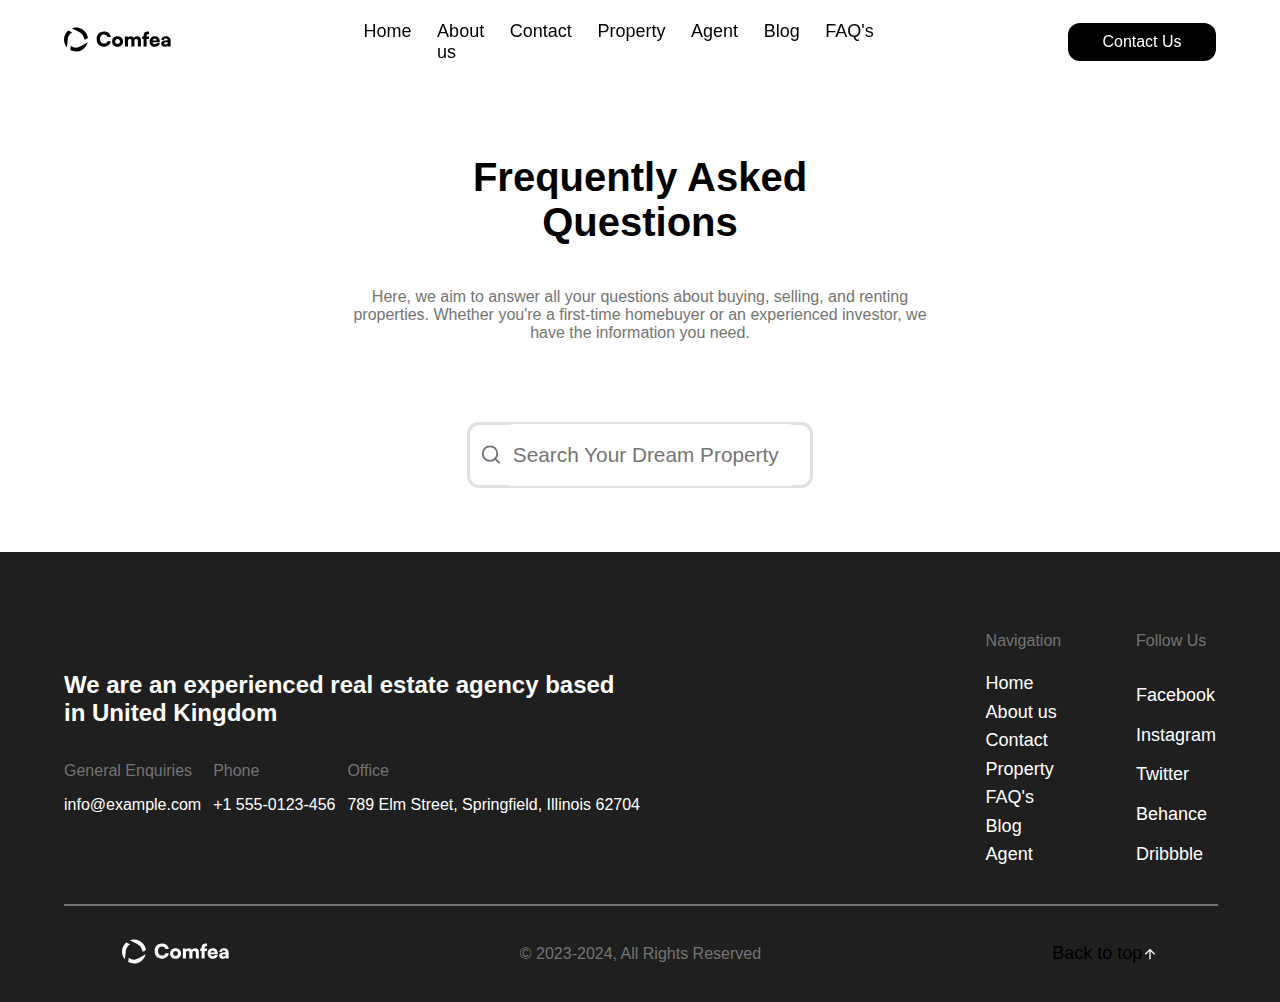
==== FAQ.html @ 56562f0a "first commit" ====
<!DOCTYPE html>
<html lang="en">
<head>
    <meta charset="UTF-8">
    <meta http-equiv="X-UA-Compatible" content="IE=edge">
    <meta name="viewport" content="width=device-width, initial-scale=1.0">
    <title>My Website</title>
    <link rel="stylesheet" href="FAQ_style.css">
</head>
<body>
    <nav class="navbar">
        <a class="logo" href="index.html">
            <svg width="107" height="25" viewBox="0 0 107 25" fill="none" xmlns="http://www.w3.org/2000/svg">
            <path fill-rule="evenodd" clip-rule="evenodd" d="M23.9022 10.9546C23.7074 9.45798 23.2273 7.97282 22.4368 6.57931V6.58035C19.504 1.40833 13.3061 -0.750677 7.89972 1.22294L15.614 5.15872C16.869 5.77424 17.9782 6.71679 18.7999 7.94783L20.6755 12.5704C20.6755 12.5704 19.3186 13.5542 23.9022 10.9546ZM3.94063 11.0932V11.0973C3.88023 11.441 3.84168 11.7899 3.82606 12.1399L2.93139 20.3582C2.4221 19.7698 1.96282 19.122 1.56393 18.419C-1.31162 13.349 -0.0930824 7.07406 4.16348 3.41115L7.99409 5.36602L7.96282 5.38372C5.7507 6.63872 4.34679 8.7696 3.93957 11.0942L3.94063 11.0932ZM16.2845 19.4679L23.6717 15.278C22.927 18.4045 20.9357 21.2249 17.9196 22.936C14.1942 25.0492 9.81786 24.9513 6.30597 23.0621L6.77047 18.794C9.31169 20.9051 12.9923 21.3426 16.0365 19.6168C16.1199 19.5689 16.2022 19.52 16.2834 19.47L16.2845 19.4679Z" fill="#000000"/>
            <path d="M39.8423 19.74C35.4023 19.74 32.6223 16.8 32.6223 12.12C32.6223 7.5 35.5623 4.46 39.9823 4.46C43.6823 4.46 46.3423 6.58 46.8023 9.9H43.3823C42.9423 8.42 41.6823 7.58 39.9023 7.58C37.5023 7.58 36.0423 9.28 36.0423 12.1C36.0423 14.88 37.5223 16.62 39.9023 16.62C41.7223 16.62 43.0623 15.72 43.4623 14.26H46.8223C46.3023 17.56 43.5423 19.74 39.8423 19.74ZM48.0692 14.48C48.0692 11.32 50.3892 9.2 53.5892 9.2C56.7692 9.2 59.0892 11.32 59.0892 14.48C59.0892 17.64 56.7692 19.74 53.5892 19.74C50.3892 19.74 48.0692 17.64 48.0692 14.48ZM51.1692 14.46C51.1692 15.98 52.1492 16.98 53.5892 16.98C55.0092 16.98 55.9892 15.98 55.9892 14.46C55.9892 12.96 55.0092 11.96 53.5892 11.96C52.1492 11.96 51.1692 12.96 51.1692 14.46ZM63.9548 19.5H60.8748V9.5H63.7548L63.9548 10.54C64.4548 9.84 65.4348 9.18 66.8748 9.18C68.3748 9.18 69.3348 9.88 69.9148 10.94C70.4348 9.88 71.6148 9.18 73.0548 9.18C75.6348 9.18 76.9148 10.68 76.9148 12.96V19.5H73.8348V13.82C73.8348 12.56 73.1748 11.96 72.1948 11.96C71.3148 11.96 70.4348 12.44 70.4348 14.14V19.5H67.3548V13.82C67.3548 12.58 66.7148 11.98 65.7348 11.98C64.8548 11.98 63.9548 12.46 63.9548 14.14V19.5ZM78.177 9.5H79.557V8.7C79.557 5.72 81.117 4.42 83.657 4.42C84.077 4.42 84.557 4.46 85.037 4.54V7.18H84.177C82.917 7.18 82.637 7.84 82.637 8.7V9.5H85.037V12.06H82.637V19.5H79.557V12.06H78.177V9.5ZM90.7688 19.76C87.7488 19.76 85.5888 17.56 85.5888 14.48C85.5888 11.36 87.6888 9.18 90.7088 9.18C93.8488 9.18 95.8088 11.24 95.8088 14.5V15.28L88.5488 15.32C88.7288 16.64 89.4688 17.26 90.8288 17.26C91.9888 17.26 92.8088 16.84 93.0288 16.12H95.8488C95.4888 18.34 93.5088 19.76 90.7688 19.76ZM90.7288 11.68C89.5088 11.68 88.8288 12.22 88.5888 13.42H92.7488C92.7488 12.36 91.9688 11.68 90.7288 11.68ZM100.555 19.76C98.435 19.76 97.115 18.52 97.115 16.56C97.115 14.72 98.415 13.58 100.815 13.4L103.615 13.18V13.02C103.615 12.04 103.015 11.52 101.915 11.52C100.615 11.52 99.915 12.02 99.915 12.92H97.355C97.355 10.66 99.215 9.18 102.075 9.18C104.975 9.18 106.615 10.8 106.615 13.66V19.5H103.895L103.695 18.18C103.375 19.1 102.055 19.76 100.555 19.76ZM101.635 17.48C102.815 17.48 103.635 16.9 103.635 15.76V15.22L102.075 15.36C100.735 15.48 100.255 15.78 100.255 16.42C100.255 17.14 100.695 17.48 101.635 17.48Z" fill="#000000"/>
            </svg>
        </a>
        <div class="nav-links">
            <a class="btn" href="index.html">Home</a>
            <a class="btn" href="about.html">About us</a>
            <a class="btn" href="contact.html">Contact</a>
            <a class="btn" href="Property.html">Property</a>
            <a class="btn" href="Agent.html">Agent</a>
            <a class="btn" href="Blog.html">Blog</a>
            <a class="btn" href="FAQ.html">FAQ's</a>
        </div>
        
        <a class="contactBTN" href="contact.html" role="button">Contact Us</a>
    </nav>

    <section class="hero">
        <h1 class="heading">
            Frequently Asked Questions
        </h1>
        <p class="subheading">
            Here, we aim to answer all your questions about buying, selling, 
            and renting properties. Whether you're a first-time homebuyer or an 
            experienced investor, we have the information you need. 
        </p>
    </section>

    <section class="searching">
        <svg width="24" height="25" viewBox="0 0 24 25" fill="none" xmlns="http://www.w3.org/2000/svg">
            <path d="M11 19.5C15.4183 19.5 19 15.9183 19 11.5C19 7.08172 15.4183 3.5 11 3.5C6.58172 3.5 3 7.08172 3 11.5C3 15.9183 6.58172 19.5 11 19.5Z" stroke="#70707B" stroke-width="2" stroke-linecap="round" stroke-linejoin="round"/>
            <path d="M20.9999 21.4999L16.6499 17.1499" stroke="#70707B" stroke-width="2" stroke-linecap="round" stroke-linejoin="round"/>
            </svg>
            
        <input class="search-input" type="text" placeholder="Search Your Dream Property">
    </section>
    <section class="Search-selection">
        <div class="search-Options">
            
        </div>
    </section>


    <section class="footer">
        <div class="footer-content">
            <div class="footer-top">

                <div class="company-info">
                    <h2 class="text-color">We are an experienced real estate agency based in United Kingdom</h2>
                    <div class = "contact-Info">
                        <div>
                            <p class="text-color2">General Enquiries</p>
                            <p class="text-color">info@example.com</p>
                        </div>
                        <div>
                            <p class="text-color2">Phone</p>
                            <p class="text-color">+1 555-0123-456</p>
                        </div>
                        <div>
                            <p class="text-color2">Office</p>
                            <p class="text-color">789 Elm Street, Springfield, Illinois 62704</p>
                        </div>
                    </div>
                </div>

                <div class="menu">
                    <div class="footer-menu">
                        <p class="text-color2">Navigation</p>
                        <a class="btn menu-btn" href="index.html">Home</a>
                        <a class="btn menu-btn" href="about.html">About us</a>
                        <a class="btn menu-btn" href="contact.html">Contact</a>
                        <a class="btn menu-btn" href="Property.html">Property</a>
                        <a class="btn menu-btn" href="FAQ.html">FAQ's</a>
                        <a class="btn menu-btn" href="Blog.html">Blog</a>
                        <a class="btn menu-btn" href="Agent.html">Agent</a>
                    </div>
                    <div class="footer-menu">
                        <p class="text-color2">Follow Us</p>
                        <a class="btn menu-btn" href="Facebook.com">Facebook</a>
                        <a class="btn menu-btn" href="Instagram.com">Instagram</a>
                        <a class="btn menu-btn" href="Twitter.com">Twitter</a>
                        <a class="btn menu-btn" href="Behance.com">Behance</a>
                        <a class="btn menu-btn" href="Dribbble.com">Dribbble</a>
                    </div>
                </div>
            </div>

            <div class="footer-Bottom">
                <div class="line"></div>
                <div class="footer-text">
                    <a class="logo" href="index.html">
                        <svg width="107" height="25" viewBox="0 0 107 25" fill="none" xmlns="http://www.w3.org/2000/svg">
                        <path fill-rule="evenodd" clip-rule="evenodd" d="M23.9022 10.9546C23.7074 9.45798 23.2273 7.97282 22.4368 6.57931V6.58035C19.504 1.40833 13.3061 -0.750677 7.89972 1.22294L15.614 5.15872C16.869 5.77424 17.9782 6.71679 18.7999 7.94783L20.6755 12.5704C20.6755 12.5704 19.3186 13.5542 23.9022 10.9546ZM3.94063 11.0932V11.0973C3.88023 11.441 3.84168 11.7899 3.82606 12.1399L2.93139 20.3582C2.4221 19.7698 1.96282 19.122 1.56393 18.419C-1.31162 13.349 -0.0930824 7.07406 4.16348 3.41115L7.99409 5.36602L7.96282 5.38372C5.7507 6.63872 4.34679 8.7696 3.93957 11.0942L3.94063 11.0932ZM16.2845 19.4679L23.6717 15.278C22.927 18.4045 20.9357 21.2249 17.9196 22.936C14.1942 25.0492 9.81786 24.9513 6.30597 23.0621L6.77047 18.794C9.31169 20.9051 12.9923 21.3426 16.0365 19.6168C16.1199 19.5689 16.2022 19.52 16.2834 19.47L16.2845 19.4679Z" fill="#FCFCFC"/>
                        <path d="M39.8423 19.74C35.4023 19.74 32.6223 16.8 32.6223 12.12C32.6223 7.5 35.5623 4.46 39.9823 4.46C43.6823 4.46 46.3423 6.58 46.8023 9.9H43.3823C42.9423 8.42 41.6823 7.58 39.9023 7.58C37.5023 7.58 36.0423 9.28 36.0423 12.1C36.0423 14.88 37.5223 16.62 39.9023 16.62C41.7223 16.62 43.0623 15.72 43.4623 14.26H46.8223C46.3023 17.56 43.5423 19.74 39.8423 19.74ZM48.0692 14.48C48.0692 11.32 50.3892 9.2 53.5892 9.2C56.7692 9.2 59.0892 11.32 59.0892 14.48C59.0892 17.64 56.7692 19.74 53.5892 19.74C50.3892 19.74 48.0692 17.64 48.0692 14.48ZM51.1692 14.46C51.1692 15.98 52.1492 16.98 53.5892 16.98C55.0092 16.98 55.9892 15.98 55.9892 14.46C55.9892 12.96 55.0092 11.96 53.5892 11.96C52.1492 11.96 51.1692 12.96 51.1692 14.46ZM63.9548 19.5H60.8748V9.5H63.7548L63.9548 10.54C64.4548 9.84 65.4348 9.18 66.8748 9.18C68.3748 9.18 69.3348 9.88 69.9148 10.94C70.4348 9.88 71.6148 9.18 73.0548 9.18C75.6348 9.18 76.9148 10.68 76.9148 12.96V19.5H73.8348V13.82C73.8348 12.56 73.1748 11.96 72.1948 11.96C71.3148 11.96 70.4348 12.44 70.4348 14.14V19.5H67.3548V13.82C67.3548 12.58 66.7148 11.98 65.7348 11.98C64.8548 11.98 63.9548 12.46 63.9548 14.14V19.5ZM78.177 9.5H79.557V8.7C79.557 5.72 81.117 4.42 83.657 4.42C84.077 4.42 84.557 4.46 85.037 4.54V7.18H84.177C82.917 7.18 82.637 7.84 82.637 8.7V9.5H85.037V12.06H82.637V19.5H79.557V12.06H78.177V9.5ZM90.7688 19.76C87.7488 19.76 85.5888 17.56 85.5888 14.48C85.5888 11.36 87.6888 9.18 90.7088 9.18C93.8488 9.18 95.8088 11.24 95.8088 14.5V15.28L88.5488 15.32C88.7288 16.64 89.4688 17.26 90.8288 17.26C91.9888 17.26 92.8088 16.84 93.0288 16.12H95.8488C95.4888 18.34 93.5088 19.76 90.7688 19.76ZM90.7288 11.68C89.5088 11.68 88.8288 12.22 88.5888 13.42H92.7488C92.7488 12.36 91.9688 11.68 90.7288 11.68ZM100.555 19.76C98.435 19.76 97.115 18.52 97.115 16.56C97.115 14.72 98.415 13.58 100.815 13.4L103.615 13.18V13.02C103.615 12.04 103.015 11.52 101.915 11.52C100.615 11.52 99.915 12.02 99.915 12.92H97.355C97.355 10.66 99.215 9.18 102.075 9.18C104.975 9.18 106.615 10.8 106.615 13.66V19.5H103.895L103.695 18.18C103.375 19.1 102.055 19.76 100.555 19.76ZM101.635 17.48C102.815 17.48 103.635 16.9 103.635 15.76V15.22L102.075 15.36C100.735 15.48 100.255 15.78 100.255 16.42C100.255 17.14 100.695 17.48 101.635 17.48Z" fill="#FCFCFC"/>
                        </svg>
                    </a>
                    <p class="text-color2">© 2023-2024, All Rights Reserved</p>
                    <a class="btn BackTO" href="#hero">Back to top 
                        <svg width="16" height="16" viewBox="0 0 16 16" fill="none" xmlns="http://www.w3.org/2000/svg">
                        <path d="M8.6666 5.21928V13.3337H7.33327V5.21928L3.75726 8.79526L2.81445 7.85246L7.99993 2.66699L13.1853 7.85246L12.2425 8.79526L8.6666 5.21928Z" fill="#FCFCFC"/>
                        </svg>
                    </a>
                </div>
            </div>
        </div>
    </section>

</body>
</html>
---- FAQ_style.css ----
body{
    background-color: #ffffff;
    font-family: Arial, sans-serif;
    margin: 0;
    padding: 0;
    display: flex;
    flex-direction: column;
    justify-content: space-between;
    align-items: center;
}

.navbar{
    background-image: linear-gradient(rgb(255, 255, 255) 10%, rgba(0, 0, 0, 0));
    display: flex;
    width: 100%;
    height: 83px;
    justify-content: space-between;
    align-items: center;
    position: fixed;
    top: 0;
    z-index: 1000;
}
.logo{
    width: auto;
    margin-left: 5%;
}

.nav-links{
    display: flex;
    justify-content: space-between;
    width: 40%;
}

.contactBTN{
    width: 10%;
    padding: 10px;
    margin-right: 5%;
    background-color: rgb(0, 0, 0);
    color: rgb(255, 255, 255);
    text-decoration: none;
    text-align: center;
    align-items: center;
    border-radius: 12px;
}
.btn{
    color: rgb(0, 0, 0);
    text-decoration: none;
    width: auto;
    font-size: 2svh;
    margin-right: 5%;
}

.hero{
    width: 90%;
    margin-top: 10%;
    display: flex;
    flex-direction: column;
    justify-content: space-between;
    align-items: center;
}
.heading{
    width: 40%;
    font-size: 2.5rem;
    text-align: center;
}
.subheading{
    width: 50%;
    text-align: center;
    color: rgb(116, 116, 116);
}
.searching{
    width: 25%;
    display: flex;
    justify-content: space-evenly;
    align-items: center;
    margin-top: 5%;
    height: 40px;
    border-radius: 12px;
    border: 3px solid rgb(224, 224, 224);
    padding: 10px;
}

.search-input{
    width: 95%;
    height: 40px;
    border-radius: 12px;
    border: 1px solid rgba(255, 255, 255, 0);
    padding: 10px;
    font-size: 1.3rem;
    outline: none;
}











.footer{
    margin-top: 5%;
    width: 100%;
    background-color: rgb(31, 31, 31);
    display: flex;
    justify-content: center;
    align-items: center;
}

.footer-content{
    width: 100%;
    display: flex;
    flex-direction: column;
    justify-content: space-between;
    align-items: center;
}
.footer-top{
    margin-top: 5%;
    width: 90%;
    height: auto;
    display: flex;
    justify-content: space-between;
    align-items: center;
}

.company-info{
    width: 50%;
    display: flex;
    flex-direction: column;
    justify-content: space-between;
    align-items: flex-start;
}

.text-color{
    color: white;
}
.text-color2{
    color: rgb(116, 116, 116);
}
.contact-Info{
    width: 100%;
    display: flex;
    justify-content: space-between;
}
.menu{
    width: 20%;
    display: flex;
    justify-content: space-between;
}
.menu-btn{
    margin-top: 10%;
    color: rgb(255, 255, 255);
    text-decoration: none;
    width: auto;
    font-size: 2svh;
    margin-right: 5%;
}

.footer-menu{
    display: flex;
    flex-direction: column;
    justify-content: space-between;
}

.line{
    align-items: center;
    width: 100%;
    border: 1px solid rgb(114, 114, 114);
}
.footer-Bottom{
    margin-top: 3%;
    width: 90%;

}

.footer-text{
    margin-top: 2%;
    width: 100%;
    display: flex;
    justify-content: space-between;
    align-items: center;
    margin-bottom: 2%;
}
.BackTO{
    display: flex;
    align-items: center;
}
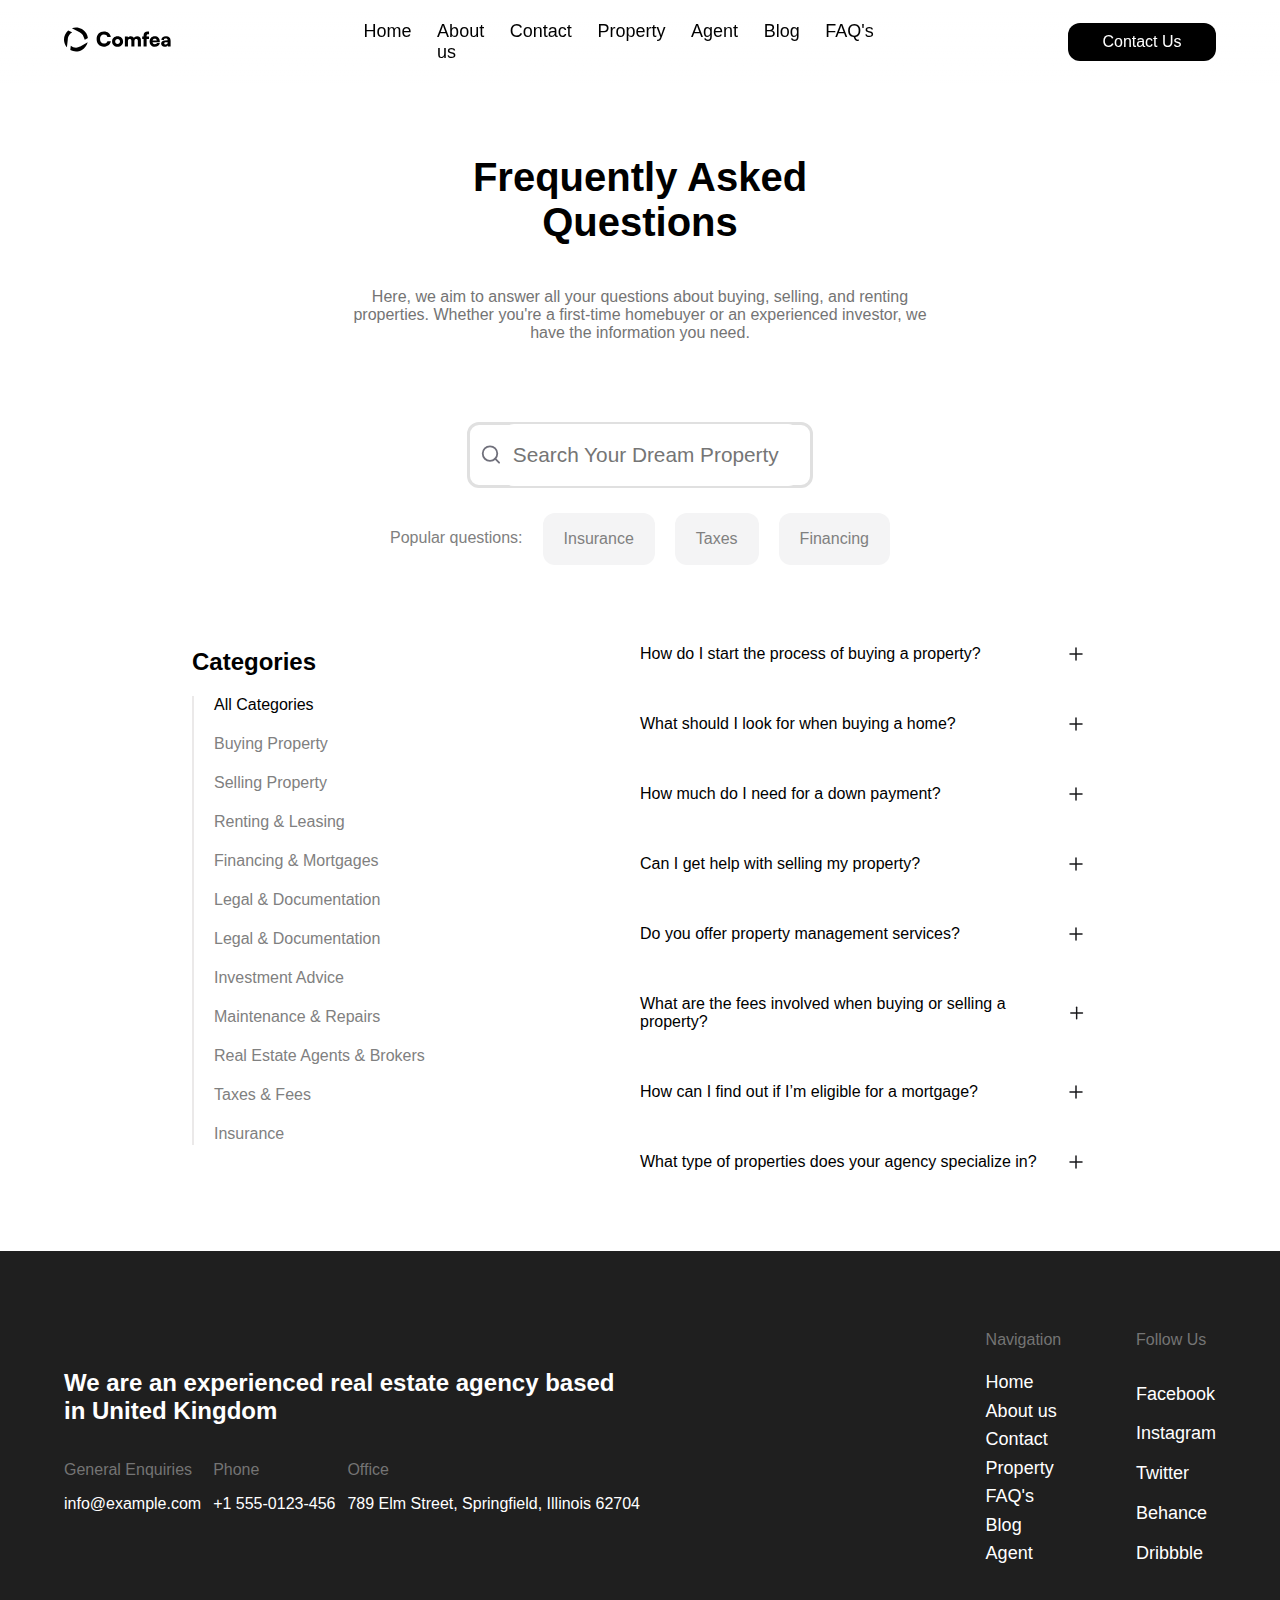
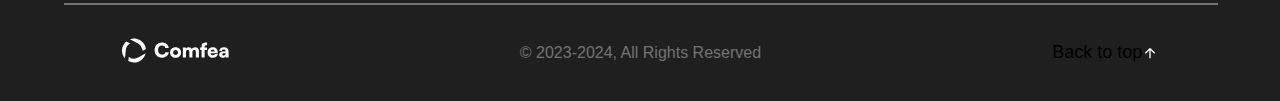
==== commit 7409d166: "FAQ paage" ====
--- a/FAQ.html
+++ b/FAQ.html
@@ -47,9 +47,105 @@
             
         <input class="search-input" type="text" placeholder="Search Your Dream Property">
     </section>
-    <section class="Search-selection">
-        <div class="search-Options">
-            
+    <section class="Search-selection" style=" align-items: center;">
+        <div class="search-Options" style="display: flex; gap: 20px; padding-top: 5%;">
+            <p style="color: gray;">Popular questions:</p>
+            <div style="display: flex; justify-content: center; border-radius: 12px; align-items: center; background-color: #F4F4F5; padding: 1px">
+                <p style=" color: gray; margin-left: 20px; margin-right: 20px;" >Insurance</p>
+            </div>
+            <div style="display: flex; justify-content: center; border-radius: 12px; align-items: center; background-color: #F4F4F5; padding: 1px">
+                <p style=" color: gray; margin-left: 20px; margin-right: 20px;" >Taxes</p>
+            </div>
+            <div style="display: flex; justify-content: center; border-radius: 12px; align-items: center; background-color: #F4F4F5; padding: 1px">
+                <p style=" color: gray; margin-left: 20px; margin-right: 20px;" >Financing</p>
+            </div>
+        </div>
+    </section>
+
+    <section class="FAQ-sectiono" style="padding-top: 5%; width: 70%; display: flex; justify-content: space-between;"">
+        <div style="font-size: 1rem; font-weight: lighter;">
+            <h2 >Categories</h2>
+            <div style="display: flex; gap: 20px; height: 80%;">
+                <div style="border: 1px solid rgb(235, 233, 233); height: 100%;"></div>
+                <div style="display: flex; flex-direction: column; justify-content: space-between;">
+                    <p style="margin: 0;">All Categories</p>
+                    <p style="margin: 0; color: gray;">Buying Property</p>
+                    <p style="margin: 0; color: gray;">Selling Property</p>
+                    <p style="margin: 0; color: gray;">Renting & Leasing</p>
+                    <p style="margin: 0; color: gray;">Financing & Mortgages</p>
+                    <p style="margin: 0; color: gray;">Legal & Documentation</p>
+                    <p style="margin: 0; color: gray;">Legal & Documentation</p>
+                    <p style="margin: 0; color: gray;">Investment Advice</p>
+                    <p style="margin: 0; color: gray;">Maintenance & Repairs</p>
+                    <p style="margin: 0; color: gray;">Real Estate Agents & Brokers</p>
+                    <p style="margin: 0; color: gray;">Taxes & Fees</p>
+                    <p style="margin: 0; color: gray;">Insurance</p>
+                </div>
+            </div>
+        </div>
+        <div class="FAQ-Questions">
+                <div class="Questions">
+                        <p>How do I start the process of buying a property?</p>
+                        <svg width="24" height="24" viewBox="0 0 24 24" fill="none" xmlns="http://www.w3.org/2000/svg">
+                        <path d="M6 12H18" stroke="#18181B" stroke-width="1.5" stroke-linecap="round" stroke-linejoin="round"/>
+                        <path d="M12 18V6" stroke="#18181B" stroke-width="1.5" stroke-linecap="round" stroke-linejoin="round"/>
+                        </svg>
+                </div>
+    
+                <div class="Questions">
+                    <p>What should I look for when buying a home?</p>
+                    <svg width="24" height="24" viewBox="0 0 24 24" fill="none" xmlns="http://www.w3.org/2000/svg">
+                    <path d="M6 12H18" stroke="#18181B" stroke-width="1.5" stroke-linecap="round" stroke-linejoin="round"/>
+                    <path d="M12 18V6" stroke="#18181B" stroke-width="1.5" stroke-linecap="round" stroke-linejoin="round"/>
+                    </svg>
+                </div>
+                <div class="Questions">
+                    <p>How much do I need for a down payment?</p>
+                    <svg width="24" height="24" viewBox="0 0 24 24" fill="none" xmlns="http://www.w3.org/2000/svg">
+                    <path d="M6 12H18" stroke="#18181B" stroke-width="1.5" stroke-linecap="round" stroke-linejoin="round"/>
+                    <path d="M12 18V6" stroke="#18181B" stroke-width="1.5" stroke-linecap="round" stroke-linejoin="round"/>
+                    </svg>
+                </div>
+    
+                <div class="Questions">
+                    <p>Can I get help with selling my property?</p>
+                    <svg width="24" height="24" viewBox="0 0 24 24" fill="none" xmlns="http://www.w3.org/2000/svg">
+                    <path d="M6 12H18" stroke="#18181B" stroke-width="1.5" stroke-linecap="round" stroke-linejoin="round"/>
+                    <path d="M12 18V6" stroke="#18181B" stroke-width="1.5" stroke-linecap="round" stroke-linejoin="round"/>
+                    </svg>
+                </div>
+    
+                <div class="Questions">
+                    <p>Do you offer property management services?</p>
+                    <svg width="24" height="24" viewBox="0 0 24 24" fill="none" xmlns="http://www.w3.org/2000/svg">
+                    <path d="M6 12H18" stroke="#18181B" stroke-width="1.5" stroke-linecap="round" stroke-linejoin="round"/>
+                    <path d="M12 18V6" stroke="#18181B" stroke-width="1.5" stroke-linecap="round" stroke-linejoin="round"/>
+                    </svg>
+                </div>
+    
+                <div class="Questions">
+                    <p>What are the fees involved when buying or selling a property?</p>
+                    <svg width="24" height="24" viewBox="0 0 24 24" fill="none" xmlns="http://www.w3.org/2000/svg">
+                    <path d="M6 12H18" stroke="#18181B" stroke-width="1.5" stroke-linecap="round" stroke-linejoin="round"/>
+                    <path d="M12 18V6" stroke="#18181B" stroke-width="1.5" stroke-linecap="round" stroke-linejoin="round"/>
+                    </svg>
+                </div>
+    
+                <div class="Questions">
+                    <p>How can I find out if I’m eligible for a mortgage?</p>
+                    <svg width="24" height="24" viewBox="0 0 24 24" fill="none" xmlns="http://www.w3.org/2000/svg">
+                    <path d="M6 12H18" stroke="#18181B" stroke-width="1.5" stroke-linecap="round" stroke-linejoin="round"/>
+                    <path d="M12 18V6" stroke="#18181B" stroke-width="1.5" stroke-linecap="round" stroke-linejoin="round"/>
+                    </svg>
+                </div>
+    
+                <div class="Questions">
+                    <p>What type of properties does your agency specialize in?</p>
+                    <svg width="24" height="24" viewBox="0 0 24 24" fill="none" xmlns="http://www.w3.org/2000/svg">
+                    <path d="M6 12H18" stroke="#18181B" stroke-width="1.5" stroke-linecap="round" stroke-linejoin="round"/>
+                    <path d="M12 18V6" stroke="#18181B" stroke-width="1.5" stroke-linecap="round" stroke-linejoin="round"/>
+                    </svg>
+                </div>
         </div>
     </section>
 
@@ -93,7 +189,7 @@
                         <a class="btn menu-btn" href="Instagram.com">Instagram</a>
                         <a class="btn menu-btn" href="Twitter.com">Twitter</a>
                         <a class="btn menu-btn" href="Behance.com">Behance</a>
-                        <a class="btn menu-btn" href="Dribbble.com">Dribbble</a>
+                        <a class="btn menu-btn" href="Dribbble.cm">Dribbble</a>
                     </div>
                 </div>
             </div>
--- a/FAQ_style.css
+++ b/FAQ_style.css
@@ -90,7 +90,20 @@
     outline: none;
 }
 
-
+.FAQ-Questions{
+    width: 50%;
+    display: flex;
+    justify-content: space-between;
+    align-items: center;
+    flex-direction: column;
+    gap: 20px;
+}
+.Questions{
+    width: 100%;
+    display: flex;
+    justify-content: space-between;
+    align-items: center;
+}
 
 
 
